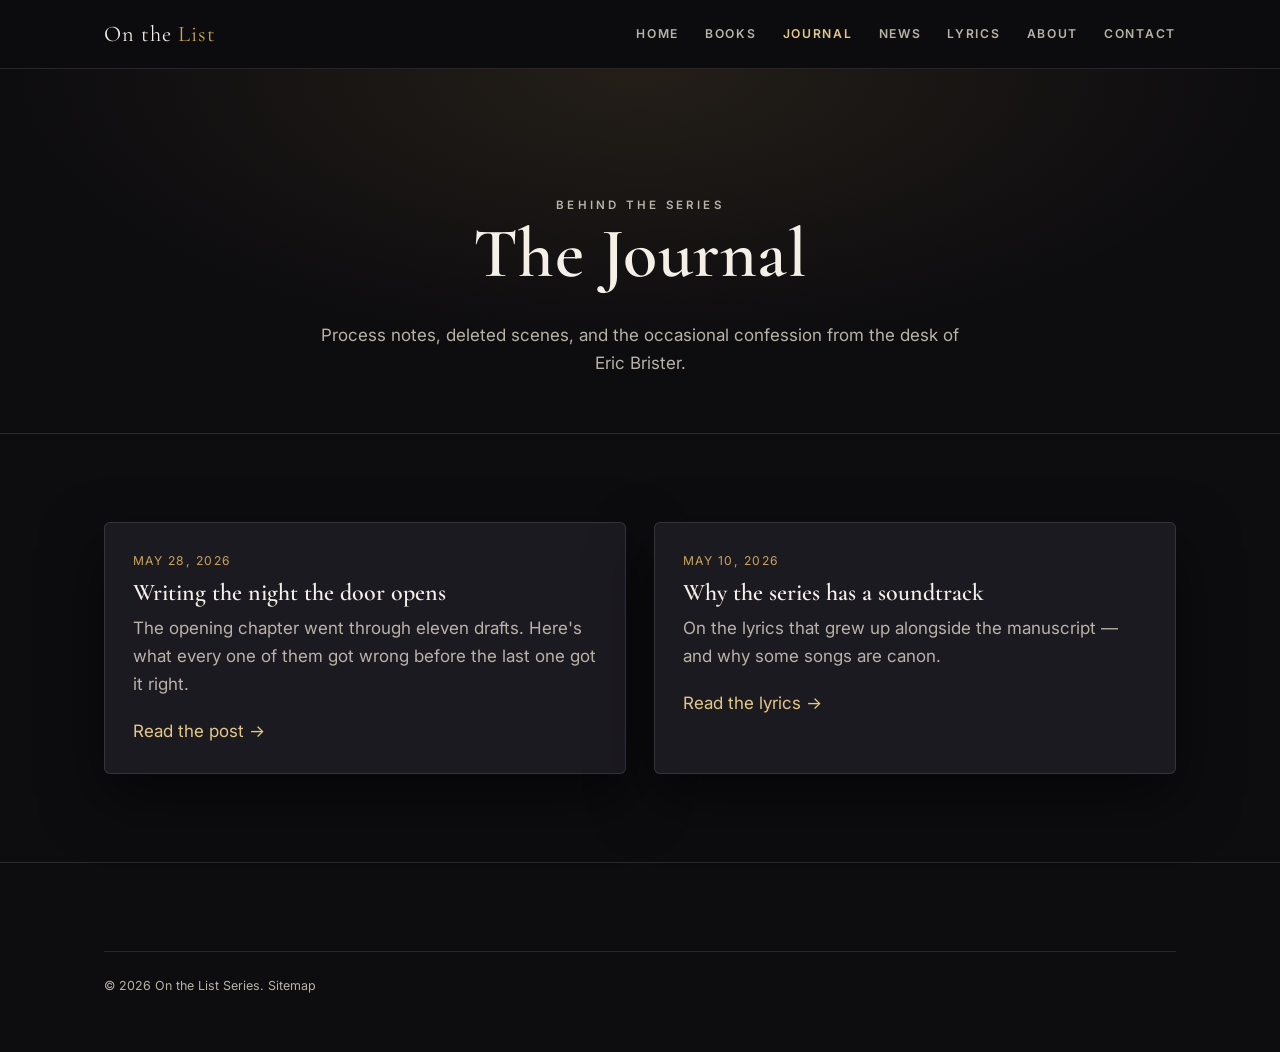
==== blog/index.html @ 3537586d "Build On the List series site: front page, flip reader, schema, sitemaps - Front page with the serie" ====
<!DOCTYPE html>
<html lang="en">
<head>
  <meta charset="utf-8" />
  <meta name="viewport" content="width=device-width, initial-scale=1" />
  <title>The Journal — On the List Series</title>
  <meta name="description" content="Notes from the desk: writing the On the List series, process, and what's next." />
  <link rel="canonical" href="https://onthelistseries.com/blog/" />
  <link rel="preconnect" href="https://fonts.googleapis.com" />
  <link rel="preconnect" href="https://fonts.gstatic.com" crossorigin />
  <link href="https://fonts.googleapis.com/css2?family=Cormorant+Garamond:wght@500;600&family=Inter:wght@400;600&display=swap" rel="stylesheet" />
  <link rel="stylesheet" href="/assets/css/style.css" />
  <script type="application/ld+json">
  {
    "@context": "https://schema.org",
    "@type": "Blog",
    "@id": "https://onthelistseries.com/blog/#blog",
    "name": "The On the List Journal",
    "url": "https://onthelistseries.com/blog/",
    "author": { "@id": "https://onthelistseries.com/pages/about.html#author" },
    "publisher": { "@id": "https://onthelistseries.com/#organization" }
  }
  </script>
</head>
<body>
  <header class="site-header">
    <div class="wrap">
      <a class="brand" href="/">On the <span>List</span></a>
      <button class="nav-toggle" aria-label="Toggle navigation" aria-expanded="false">&#9776;</button>
      <nav class="nav" aria-label="Primary">
        <a href="/">Home</a><a href="/books/">Books</a><a href="/blog/" aria-current="page">Journal</a><a href="/news/">News</a><a href="/lyrics/">Lyrics</a><a href="/pages/about.html">About</a><a href="/pages/contact.html">Contact</a>
      </nav>
    </div>
  </header>

  <section class="page-head">
    <div class="wrap">
      <p class="eyebrow">Behind the Series</p>
      <h1>The Journal</h1>
      <p>Process notes, deleted scenes, and the occasional confession from the desk of Eric Brister.</p>
    </div>
  </section>

  <section class="section">
    <div class="wrap">
      <div class="grid grid-2">
        <article class="card">
          <div class="meta">May 28, 2026</div>
          <h3>Writing the night the door opens</h3>
          <p class="muted">The opening chapter went through eleven drafts. Here's what every one of them got wrong before the last one got it right.</p>
          <a href="/blog/writing-the-door-scene.html">Read the post &rarr;</a>
        </article>
        <article class="card">
          <div class="meta">May 10, 2026</div>
          <h3>Why the series has a soundtrack</h3>
          <p class="muted">On the lyrics that grew up alongside the manuscript — and why some songs are canon.</p>
          <a href="/lyrics/">Read the lyrics &rarr;</a>
        </article>
      </div>
    </div>
  </section>

  <footer class="site-footer">
    <div class="wrap"><div class="legal">&copy; 2026 On the List Series. <a href="/sitemap.xml">Sitemap</a></div></div>
  </footer>
  <script src="/assets/js/site.js" defer></script>
</body>
</html>
---- assets/css/style.css ----
/* =========================================================
   On the List — series site
   Shared stylesheet
   Palette: ink black, bone white, gold accent
   ========================================================= */

:root {
  --ink: #0d0c0f;
  --ink-soft: #16141a;
  --panel: #1c1a21;
  --bone: #f4efe7;
  --bone-dim: #b9b2a7;
  --gold: #c8a35a;
  --gold-bright: #e3c889;
  --rule: rgba(244, 239, 231, 0.12);
  --shadow: 0 24px 60px rgba(0, 0, 0, 0.55);
  --serif: "Cormorant Garamond", "Iowan Old Style", Georgia, "Times New Roman", serif;
  --sans: "Inter", "Helvetica Neue", Arial, system-ui, sans-serif;
  --maxw: 1120px;
}

* { box-sizing: border-box; }

html { scroll-behavior: smooth; }

body {
  margin: 0;
  background: var(--ink);
  color: var(--bone);
  font-family: var(--sans);
  font-size: 17px;
  line-height: 1.65;
  -webkit-font-smoothing: antialiased;
}

a { color: var(--gold-bright); text-decoration: none; }
a:hover { color: var(--bone); }

h1, h2, h3, h4 { font-family: var(--serif); font-weight: 600; line-height: 1.1; margin: 0 0 .4em; }
h1 { font-size: clamp(2.4rem, 6vw, 4.4rem); letter-spacing: .5px; }
h2 { font-size: clamp(1.8rem, 4vw, 2.8rem); }
h3 { font-size: 1.5rem; }

p { margin: 0 0 1.1em; }

.wrap { max-width: var(--maxw); margin: 0 auto; padding: 0 24px; }

.eyebrow {
  font-family: var(--sans);
  text-transform: uppercase;
  letter-spacing: .28em;
  font-size: .72rem;
  color: var(--gold);
  font-weight: 600;
}

/* ---------- Site header / nav ---------- */
.site-header {
  position: sticky; top: 0; z-index: 50;
  background: rgba(13, 12, 15, 0.82);
  backdrop-filter: blur(10px);
  border-bottom: 1px solid var(--rule);
}
.site-header .wrap {
  display: flex; align-items: center; justify-content: space-between;
  height: 68px;
}
.brand {
  font-family: var(--serif); font-size: 1.4rem; letter-spacing: 1px;
  color: var(--bone);
}
.brand span { color: var(--gold); }
.nav { display: flex; gap: 26px; flex-wrap: wrap; }
.nav a {
  color: var(--bone-dim); text-transform: uppercase; letter-spacing: .14em;
  font-size: .76rem; font-weight: 600;
}
.nav a:hover, .nav a[aria-current="page"] { color: var(--gold-bright); }
.nav-toggle { display: none; background: none; border: 0; color: var(--bone); font-size: 1.5rem; cursor: pointer; }

@media (max-width: 720px) {
  .nav { display: none; position: absolute; top: 68px; left: 0; right: 0;
    flex-direction: column; gap: 0; background: var(--ink-soft);
    border-bottom: 1px solid var(--rule); padding: 8px 24px; }
  .nav.open { display: flex; }
  .nav a { padding: 12px 0; border-bottom: 1px solid var(--rule); }
  .nav-toggle { display: block; }
}

/* ---------- Hero (front page) ---------- */
.hero {
  position: relative; min-height: 100vh;
  display: grid; place-items: center; text-align: center;
  overflow: hidden;
  background:
    radial-gradient(1200px 700px at 50% -10%, rgba(200,163,90,.18), transparent 60%),
    linear-gradient(180deg, #100e13 0%, #0d0c0f 60%);
}
.hero::after {
  content: ""; position: absolute; inset: 0;
  background-image: url("data:image/svg+xml,%3Csvg xmlns='http://www.w3.org/2000/svg' width='160' height='160'%3E%3Cfilter id='n'%3E%3CfeTurbulence baseFrequency='.9' numOctaves='2'/%3E%3C/filter%3E%3Crect width='100%25' height='100%25' filter='url(%23n)' opacity='.04'/%3E%3C/svg%3E");
  pointer-events: none;
}
.hero-inner { position: relative; z-index: 2; max-width: 820px; padding: 120px 24px; }
.hero h1 { margin-bottom: .2em; }
.hero .story {
  font-family: var(--serif); font-size: clamp(1.15rem, 2.4vw, 1.6rem);
  color: var(--bone-dim); line-height: 1.5; margin: 1.4em auto 2.2em; max-width: 640px;
}

/* The lock in the center */
.lock {
  --size: 132px;
  width: var(--size); height: var(--size);
  margin: 0 auto 2.4rem;
  display: grid; place-items: center;
  border-radius: 50%;
  background: radial-gradient(circle at 50% 35%, rgba(200,163,90,.22), rgba(200,163,90,0));
  cursor: pointer; border: 0;
  transition: transform .4s ease;
}
.lock svg { width: 72px; height: 72px; filter: drop-shadow(0 6px 16px rgba(0,0,0,.6)); }
.lock .shackle { transition: transform .5s cubic-bezier(.2,.8,.2,1), opacity .4s; transform-origin: 60% 50%; }
.lock:hover { transform: scale(1.04); }
.lock:hover .shackle, .lock.is-open .shackle { transform: rotate(28deg) translate(-6px,-4px); }
.lock:focus-visible { outline: 2px solid var(--gold-bright); outline-offset: 6px; }
.lock-caption { display: block; margin-top: -1rem; margin-bottom: 2rem;
  font-size: .72rem; letter-spacing: .28em; text-transform: uppercase; color: var(--gold); }

/* ---------- Buttons ---------- */
.btn {
  display: inline-block; padding: 14px 30px; border-radius: 2px;
  font-family: var(--sans); font-weight: 600; letter-spacing: .12em;
  text-transform: uppercase; font-size: .78rem; cursor: pointer;
  border: 1px solid var(--gold); color: var(--ink); background: var(--gold);
  transition: background .25s, color .25s, border-color .25s;
}
.btn:hover { background: var(--gold-bright); border-color: var(--gold-bright); color: var(--ink); }
.btn-ghost { background: transparent; color: var(--gold-bright); }
.btn-ghost:hover { background: rgba(200,163,90,.12); color: var(--bone); }
.btn-row { display: flex; gap: 16px; justify-content: center; flex-wrap: wrap; }

/* ---------- Generic sections ---------- */
.section { padding: 88px 0; border-top: 1px solid var(--rule); }
.section-head { text-align: center; margin-bottom: 48px; }
.section-head p { color: var(--bone-dim); max-width: 600px; margin: .4em auto 0; }

.page-head { padding: 120px 0 56px; text-align: center;
  background: radial-gradient(900px 400px at 50% 0%, rgba(200,163,90,.12), transparent 70%); }
.page-head p { color: var(--bone-dim); max-width: 640px; margin: .6em auto 0; }

/* ---------- Cards ---------- */
.grid { display: grid; gap: 28px; }
.grid-3 { grid-template-columns: repeat(3, 1fr); }
.grid-2 { grid-template-columns: repeat(2, 1fr); }
@media (max-width: 860px) { .grid-3, .grid-2 { grid-template-columns: 1fr; } }

.card {
  background: var(--panel); border: 1px solid var(--rule); border-radius: 6px;
  padding: 28px; box-shadow: var(--shadow); transition: transform .25s, border-color .25s;
}
.card:hover { transform: translateY(-4px); border-color: rgba(200,163,90,.4); }
.card h3 { margin-bottom: .3em; }
.card .meta { font-size: .76rem; letter-spacing: .12em; text-transform: uppercase; color: var(--gold); margin-bottom: .8em; }
.card p { color: var(--bone-dim); }

/* book cover block */
.book-cover {
  aspect-ratio: 2 / 3; border-radius: 4px;
  background: linear-gradient(160deg, #2a2530, #14121a);
  border: 1px solid var(--rule);
  display: grid; place-items: center; text-align: center; padding: 24px;
  box-shadow: var(--shadow);
}
.book-cover .ttl { font-family: var(--serif); font-size: 1.6rem; color: var(--bone); }
.book-cover .num { font-size: .72rem; letter-spacing: .3em; text-transform: uppercase; color: var(--gold); }

/* ---------- Article / prose ---------- */
.prose { max-width: 720px; margin: 0 auto; }
.prose p, .prose li { color: #ddd6ca; }
.prose h2 { margin-top: 1.6em; }
.article-meta { color: var(--bone-dim); font-size: .85rem; margin-bottom: 2rem;
  border-bottom: 1px solid var(--rule); padding-bottom: 1rem; }

/* lyrics */
.lyrics { font-family: var(--serif); font-size: 1.35rem; line-height: 1.9; white-space: pre-line; }
.lyrics .verse { margin-bottom: 1.6em; }
.lyrics .label { font-family: var(--sans); font-size: .7rem; letter-spacing: .28em;
  text-transform: uppercase; color: var(--gold); display: block; margin-bottom: .4em; }

/* ---------- Footer ---------- */
.site-footer { border-top: 1px solid var(--rule); padding: 56px 0; color: var(--bone-dim); font-size: .85rem; }
.site-footer .cols { display: flex; justify-content: space-between; gap: 32px; flex-wrap: wrap; }
.site-footer a { color: var(--bone-dim); }
.site-footer a:hover { color: var(--gold-bright); }
.site-footer .legal { margin-top: 32px; border-top: 1px solid var(--rule); padding-top: 24px; font-size: .78rem; }

/* ---------- Flipbook reader ---------- */
.reader-stage {
  min-height: 100vh; display: flex; flex-direction: column; align-items: center;
  justify-content: center; padding: 40px 16px;
  background: radial-gradient(1000px 600px at 50% 0%, rgba(200,163,90,.1), transparent 70%);
}
.reader-top { width: 100%; max-width: 980px; display: flex; justify-content: space-between;
  align-items: center; margin-bottom: 22px; }
.reader-top .crumb { font-size: .76rem; letter-spacing: .14em; text-transform: uppercase; color: var(--bone-dim); }

.book {
  position: relative; width: min(92vw, 900px); aspect-ratio: 3 / 2;
  perspective: 2200px;
}
.book .spread {
  position: absolute; inset: 0; display: flex;
  border-radius: 6px; overflow: hidden; box-shadow: var(--shadow);
}
.page {
  flex: 1 1 50%; background: #faf6ee; color: #221d16; padding: 6% 7%;
  font-family: var(--serif); font-size: clamp(.95rem, 1.7vw, 1.15rem); line-height: 1.7;
  overflow: hidden; position: relative;
}
.page.left  { box-shadow: inset -22px 0 40px -28px rgba(0,0,0,.5); border-right: 1px solid #e7ddc9; }
.page.right { box-shadow: inset 22px 0 40px -28px rgba(0,0,0,.5); }
.page h2 { color: #221d16; font-size: 1.5rem; }
.page .folio { position: absolute; bottom: 4%; font-size: .72rem; color: #9a8f78; letter-spacing: .1em; }
.page.left .folio { left: 7%; }
.page.right .folio { right: 7%; }

/* flip animation overlay */
.flip-layer {
  position: absolute; top: 0; right: 0; width: 50%; height: 100%;
  transform-origin: left center; transform-style: preserve-3d;
  transition: transform .7s cubic-bezier(.3,.1,.2,1);
  z-index: 5; pointer-events: none;
}
.flip-layer.turning { transform: rotateY(-180deg); }
.flip-layer.back { transform-origin: right center; }
.flip-layer.back.turning { transform: rotateY(180deg); }
.flip-face {
  position: absolute; inset: 0; backface-visibility: hidden;
  background: #faf6ee; color: #221d16; padding: 6% 7%;
  font-family: var(--serif); line-height: 1.7; overflow: hidden;
}
.flip-face.back { transform: rotateY(180deg); }

.reader-controls { margin-top: 26px; display: flex; align-items: center; gap: 18px; }
.reader-controls .pageno { color: var(--bone-dim); font-size: .85rem; min-width: 120px; text-align: center; }
.icon-btn {
  width: 48px; height: 48px; border-radius: 50%; border: 1px solid var(--gold);
  background: transparent; color: var(--gold-bright); font-size: 1.2rem; cursor: pointer;
  display: grid; place-items: center; transition: background .2s, color .2s;
}
.icon-btn:hover:not(:disabled) { background: var(--gold); color: var(--ink); }
.icon-btn:disabled { opacity: .3; cursor: default; }

@media (max-width: 680px) {
  .book { aspect-ratio: 3 / 4; }
  .page.left { display: none; }      /* single page on mobile */
  .page.right { flex-basis: 100%; box-shadow: none; }
  .flip-layer { width: 100%; }
}

.center { text-align: center; }
.mt { margin-top: 2rem; }
.muted { color: var(--bone-dim); }
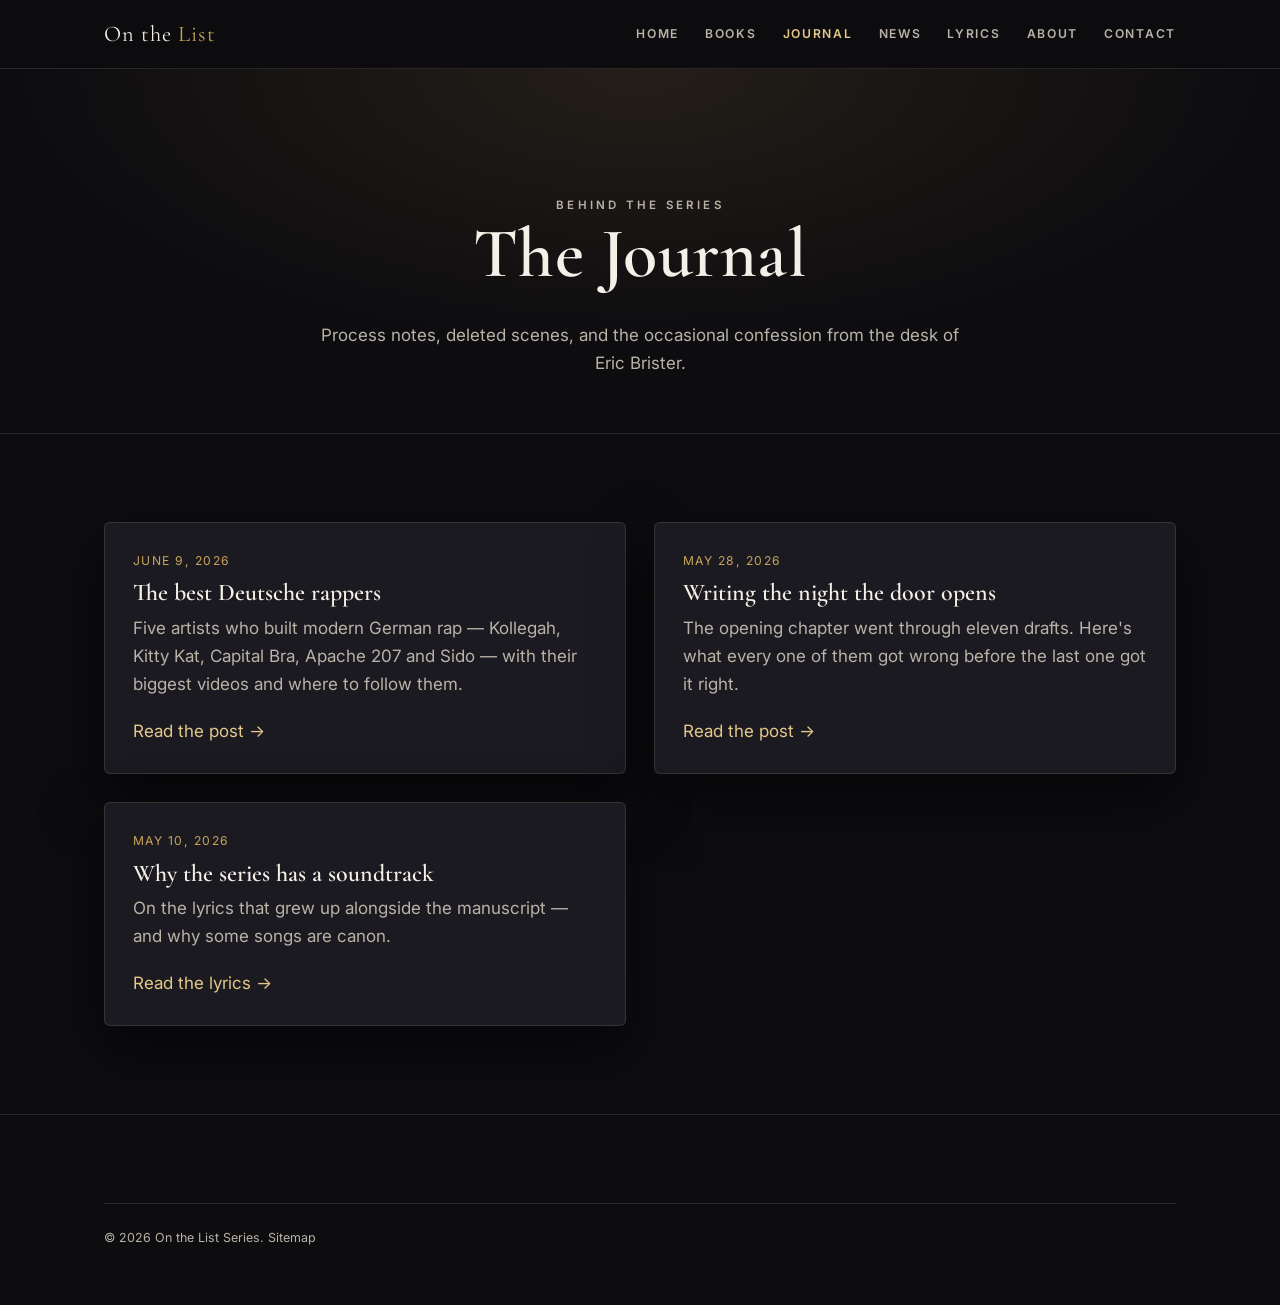
==== commit 89f0e30a: "Add 'Best Deutsche Rappers' blog post and fix SiteGround deploy auth - New post blog/best-deutsche-r" ====
--- a/blog/index.html
+++ b/blog/index.html
@@ -5,7 +5,8 @@
   <meta name="viewport" content="width=device-width, initial-scale=1" />
   <title>The Journal — On the List Series</title>
   <meta name="description" content="Notes from the desk: writing the On the List series, process, and what's next." />
-  <link rel="canonical" href="https://onthelistseries.com/blog/" />
+  <link rel="canonical" href="https://on-the-list-series.com/blog/" />
+  <link rel="alternate" type="application/rss+xml" title="On the List — The Journal" href="https://on-the-list-series.com/blog/feed.xml" />
   <link rel="preconnect" href="https://fonts.googleapis.com" />
   <link rel="preconnect" href="https://fonts.gstatic.com" crossorigin />
   <link href="https://fonts.googleapis.com/css2?family=Cormorant+Garamond:wght@500;600&family=Inter:wght@400;600&display=swap" rel="stylesheet" />
@@ -14,11 +15,11 @@
   {
     "@context": "https://schema.org",
     "@type": "Blog",
-    "@id": "https://onthelistseries.com/blog/#blog",
+    "@id": "https://on-the-list-series.com/blog/#blog",
     "name": "The On the List Journal",
-    "url": "https://onthelistseries.com/blog/",
-    "author": { "@id": "https://onthelistseries.com/pages/about.html#author" },
-    "publisher": { "@id": "https://onthelistseries.com/#organization" }
+    "url": "https://on-the-list-series.com/blog/",
+    "author": { "@id": "https://on-the-list-series.com/pages/about.html#author" },
+    "publisher": { "@id": "https://on-the-list-series.com/#organization" }
   }
   </script>
 </head>
@@ -45,6 +46,12 @@
     <div class="wrap">
       <div class="grid grid-2">
         <article class="card">
+          <div class="meta">June 9, 2026</div>
+          <h3>The best Deutsche rappers</h3>
+          <p class="muted">Five artists who built modern German rap — Kollegah, Kitty Kat, Capital Bra, Apache 207 and Sido — with their biggest videos and where to follow them.</p>
+          <a href="/blog/best-deutsche-rappers.html">Read the post &rarr;</a>
+        </article>
+        <article class="card">
           <div class="meta">May 28, 2026</div>
           <h3>Writing the night the door opens</h3>
           <p class="muted">The opening chapter went through eleven drafts. Here's what every one of them got wrong before the last one got it right.</p>
--- a/assets/css/style.css
+++ b/assets/css/style.css
@@ -262,3 +262,13 @@
 .center { text-align: center; }
 .mt { margin-top: 2rem; }
 .muted { color: var(--bone-dim); }
+
+/* ---------- Responsive video embeds (YouTube etc.) ---------- */
+.video-embed {
+  position: relative; width: 100%; aspect-ratio: 16 / 9;
+  margin: 1.6em 0; border-radius: 6px; overflow: hidden;
+  border: 1px solid var(--rule); box-shadow: var(--shadow); background: #000;
+}
+.video-embed iframe { position: absolute; inset: 0; width: 100%; height: 100%; border: 0; }
+.artist-links { font-size: .9rem; color: var(--bone-dim); margin: -0.4em 0 1.6em; }
+.artist-links a { margin-right: .25em; }
